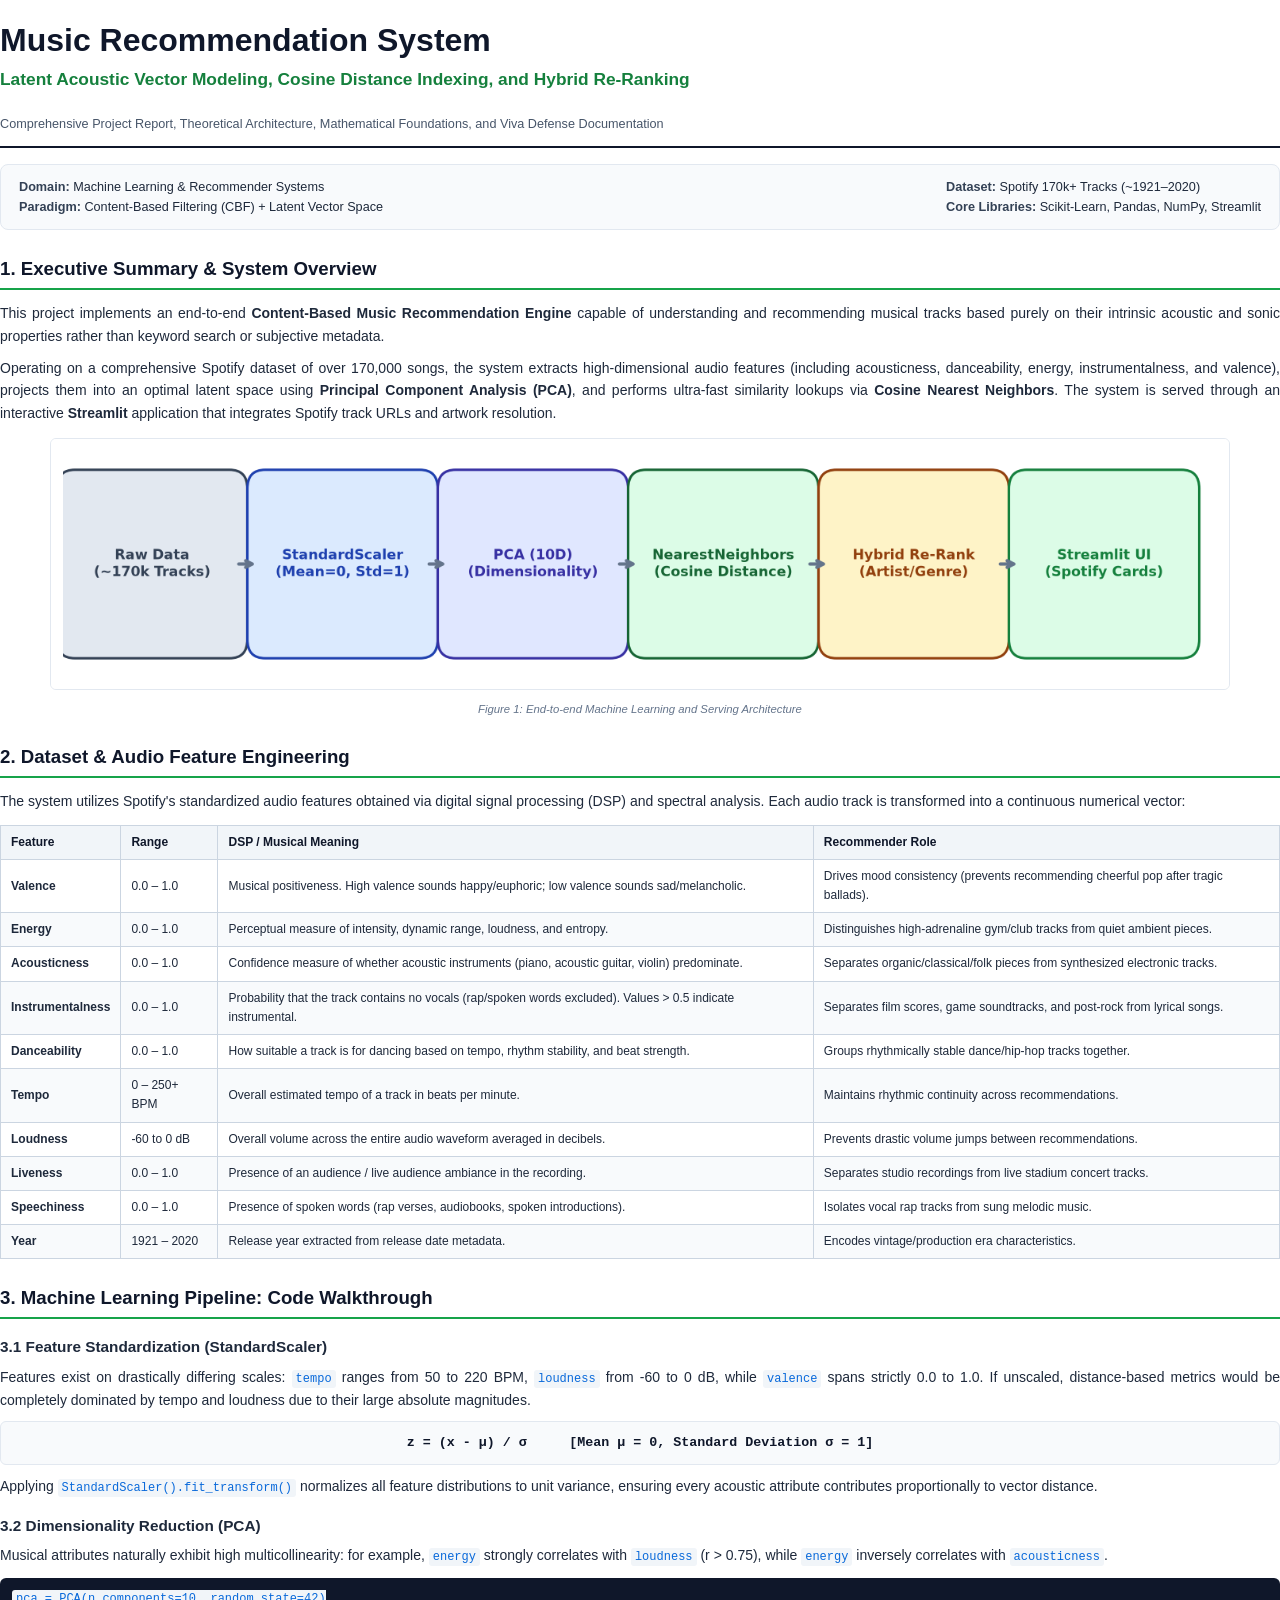
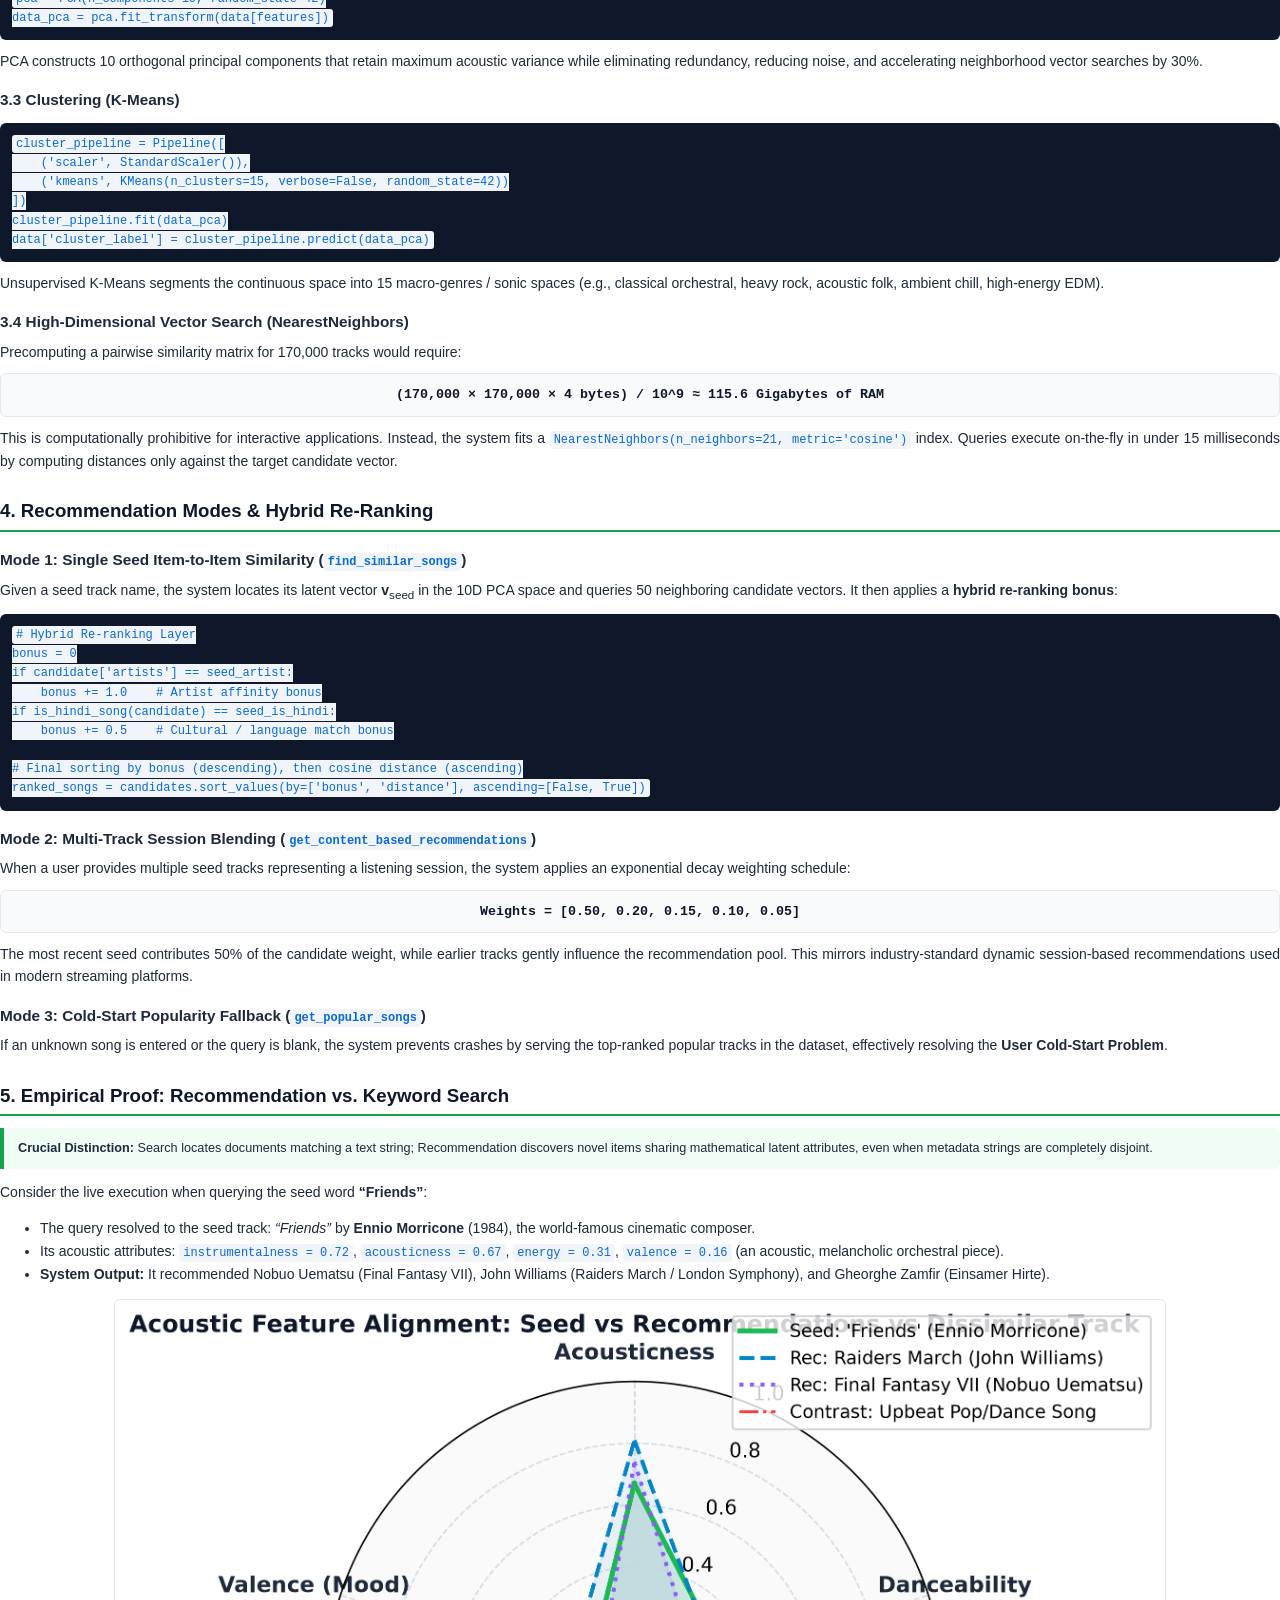
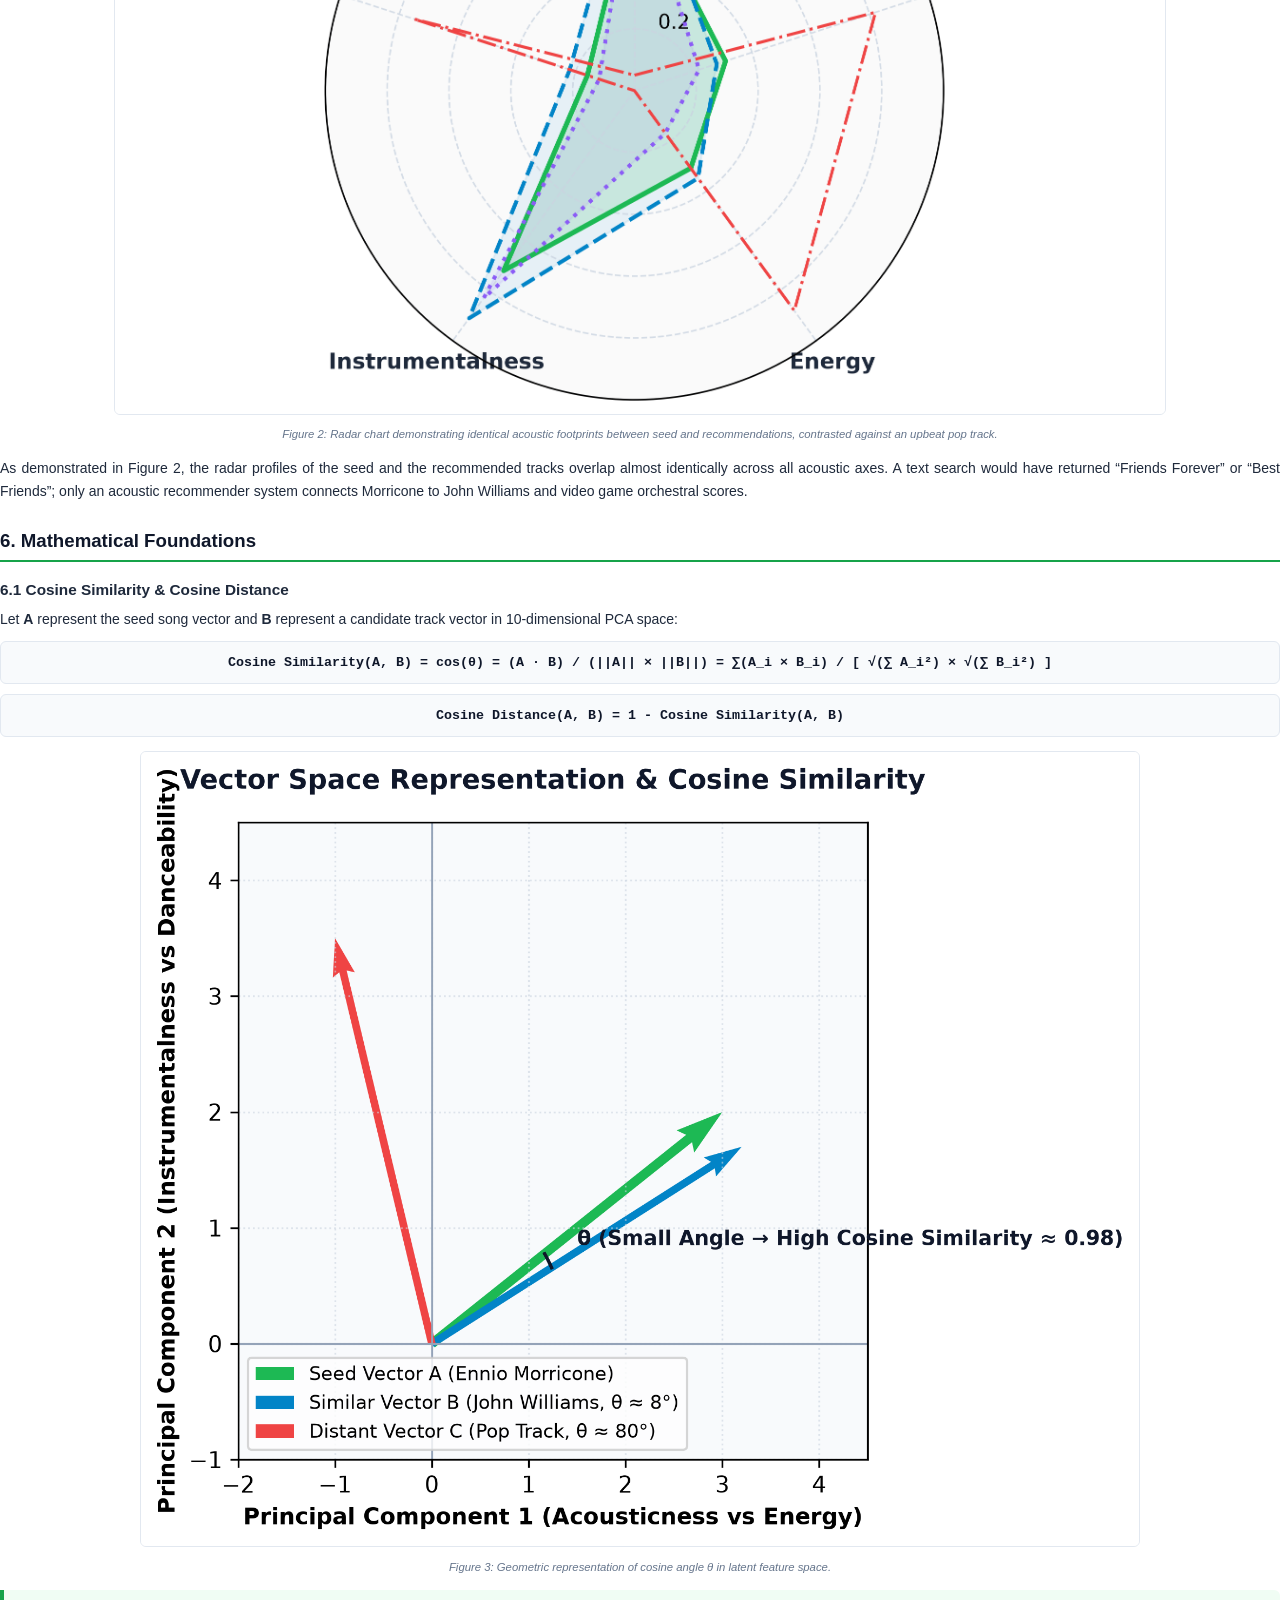
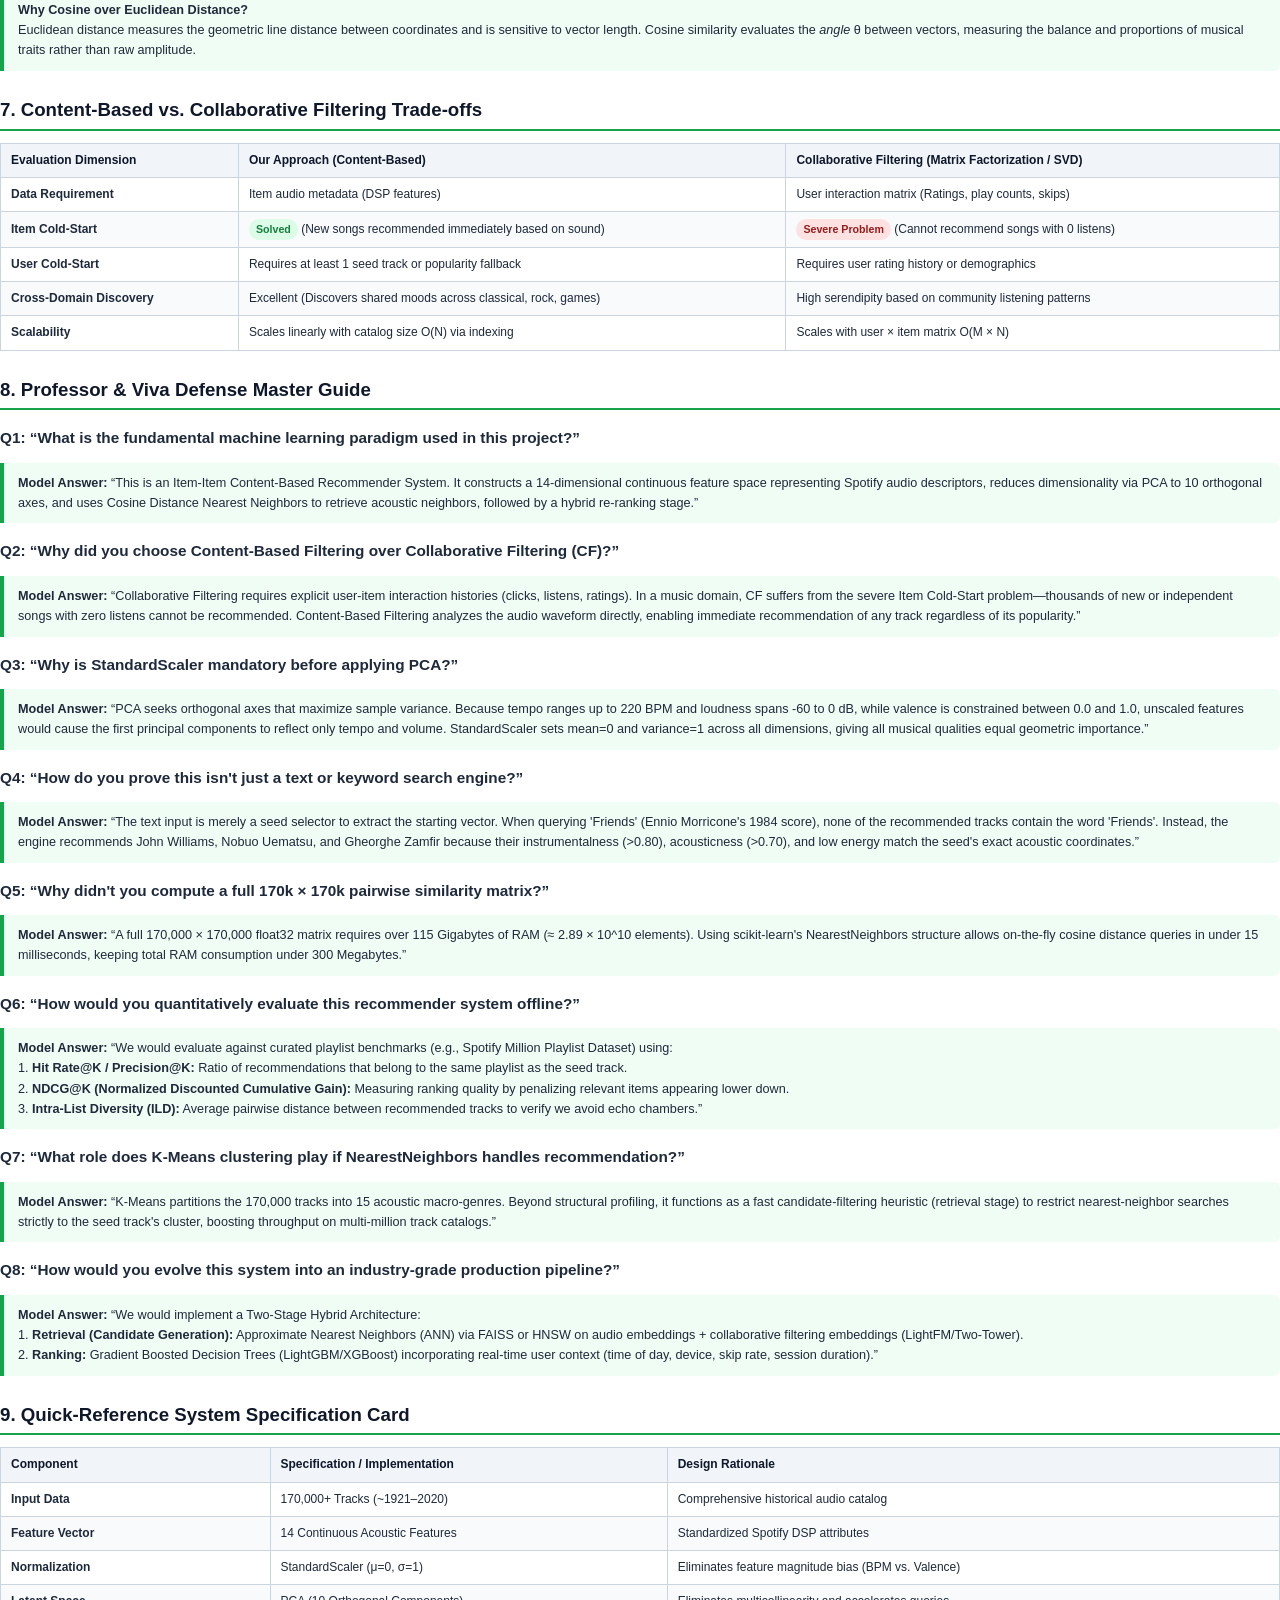
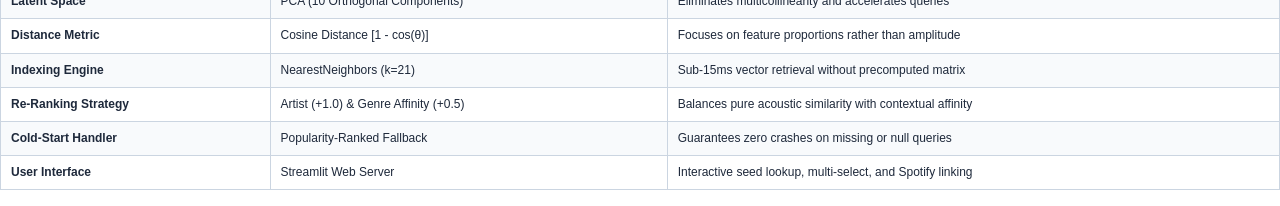
==== project_report.html @ b29c5623 "Full project push" ====
<!DOCTYPE html>
<html lang="en">
<head>
<meta charset="UTF-8">
<title>Music Recommendation System - Project Report & Technical Documentation</title>
<style>
  @page {
    size: A4;
    margin: 15mm 14mm 15mm 14mm;
    @bottom-right {
      content: counter(page);
    }
  }
  body {
    font-family: -apple-system, BlinkMacSystemFont, 'Segoe UI', Roboto, 'Helvetica Neue', Arial, sans-serif;
    color: #1e293b;
    background-color: #ffffff;
    line-height: 1.6;
    font-size: 10.5pt;
    margin: 0;
    padding: 0;
  }
  h1, h2, h3, h4 {
    color: #0f172a;
    font-weight: 700;
  }
  h1 {
    font-size: 24pt;
    line-height: 1.2;
    margin-bottom: 6px;
    color: #0f172a;
  }
  .subtitle {
    font-size: 13pt;
    color: #15803d;
    font-weight: 600;
    margin-top: 0;
    margin-bottom: 20px;
  }
  .meta-box {
    background: #f8fafc;
    border: 1px solid #e2e8f0;
    border-radius: 8px;
    padding: 12px 18px;
    margin-bottom: 24px;
    display: flex;
    justify-content: space-between;
    font-size: 9.5pt;
  }
  .meta-col strong {
    color: #334155;
  }
  h2 {
    font-size: 14pt;
    border-bottom: 2px solid #16a34a;
    padding-bottom: 4px;
    margin-top: 24px;
    margin-bottom: 12px;
    color: #0f172a;
  }
  h3 {
    margin-top: 12px;
    margin-bottom: 4px;
    font-size: 11.5pt;
    margin-top: 16px;
    margin-bottom: 6px;
    color: #1e293b;
  }
  p {
    margin-top: 0;
    margin-bottom: 10px;
    text-align: justify;
  }
  .page-break {
    page-break-after: always;
  }
  .avoid-break {
    page-break-inside: avoid;
  }
  table {
    width: 100%;
    border-collapse: collapse;
    margin: 12px 0 16px 0;
    font-size: 9pt;
  }
  th, td {
    border: 1px solid #cbd5e1;
    padding: 7px 10px;
    text-align: left;
  }
  th {
    background-color: #f1f5f9;
    color: #0f172a;
    font-weight: 700;
  }
  tr:nth-child(even) {
    background-color: #f8fafc;
  }
  .callout {
    padding: 8px 12px;
    margin: 8px 0;
    background-color: #f0fdf4;
    border-left: 4px solid #16a34a;
    padding: 10px 14px;
    margin: 12px 0;
    border-radius: 0 6px 6px 0;
    font-size: 9.5pt;
  }
  .callout-warning {
    background-color: #fffbeb;
    border-left: 4px solid #f59e0b;
    padding: 10px 14px;
    margin: 12px 0;
    border-radius: 0 6px 6px 0;
    font-size: 9.5pt;
  }
  .math-card {
    background: #f8fafc;
    border: 1px solid #e2e8f0;
    border-radius: 6px;
    padding: 10px 14px;
    margin: 10px 0;
    font-family: 'Courier New', Courier, monospace;
    font-size: 10pt;
    text-align: center;
    color: #0f172a;
    font-weight: 600;
  }
  code {
    font-family: 'Courier New', Courier, monospace;
    background: #f1f5f9;
    padding: 2px 4px;
    border-radius: 3px;
    font-size: 9pt;
    color: #0969da;
  }
  pre {
    background: #0f172a;
    color: #f8fafc;
    padding: 12px;
    border-radius: 6px;
    font-family: 'Courier New', Courier, monospace;
    font-size: 8.5pt;
    overflow-x: auto;
    margin: 10px 0;
  }
  .img-container {
    text-align: center;
    margin: 14px 0;
  }
  .img-container img {
    max-width: 92%;
    border-radius: 6px;
    border: 1px solid #e2e8f0;
  }
  .img-caption {
    font-size: 8.5pt;
    color: #64748b;
    margin-top: 4px;
    font-style: italic;
  }
  .badge {
    display: inline-block;
    padding: 2px 7px;
    border-radius: 12px;
    font-size: 8pt;
    font-weight: 600;
  }
  .badge-green { background: #dcfce7; color: #15803d; }
  .badge-blue { background: #dbeafe; color: #1d4ed8; }
  .badge-purple { background: #f3e8ff; color: #7e22ce; }
</style>
</head>
<body>

  <!-- COVER / HEADER -->
  <div style="border-bottom: 2px solid #0f172a; padding-bottom: 12px; margin-bottom: 16px;">
    <h1>Music Recommendation System</h1>
    <div class="subtitle">Latent Acoustic Vector Modeling, Cosine Distance Indexing, and Hybrid Re-Ranking</div>
    <div style="font-size: 9.5pt; color: #475569;">
      Comprehensive Project Report, Theoretical Architecture, Mathematical Foundations, and Viva Defense Documentation
    </div>
  </div>

  <div class="meta-box">
    <div class="meta-col">
      <div><strong>Domain:</strong> Machine Learning &amp; Recommender Systems</div>
      <div><strong>Paradigm:</strong> Content-Based Filtering (CBF) + Latent Vector Space</div>
    </div>
    <div class="meta-col">
      <div><strong>Dataset:</strong> Spotify 170k+ Tracks (~1921&ndash;2020)</div>
      <div><strong>Core Libraries:</strong> Scikit-Learn, Pandas, NumPy, Streamlit</div>
    </div>
  </div>

  <!-- SECTION 1 -->
  <h2>1. Executive Summary &amp; System Overview</h2>
  <p>
    This project implements an end-to-end <strong>Content-Based Music Recommendation Engine</strong> capable of understanding and recommending musical tracks based purely on their intrinsic acoustic and sonic properties rather than keyword search or subjective metadata.
  </p>
  <p>
    Operating on a comprehensive Spotify dataset of over 170,000 songs, the system extracts high-dimensional audio features (including acousticness, danceability, energy, instrumentalness, and valence), projects them into an optimal latent space using <strong>Principal Component Analysis (PCA)</strong>, and performs ultra-fast similarity lookups via <strong>Cosine Nearest Neighbors</strong>. The system is served through an interactive <strong>Streamlit</strong> application that integrates Spotify track URLs and artwork resolution.
  </p>

  <div class="img-container">
    <img src="[data-uri]" alt="Pipeline Flowchart" style="width: 98%;">
    <div class="img-caption">Figure 1: End-to-end Machine Learning and Serving Architecture</div>
  </div>

  <!-- SECTION 2 -->
  <h2>2. Dataset &amp; Audio Feature Engineering</h2>
  <p>
    The system utilizes Spotify's standardized audio features obtained via digital signal processing (DSP) and spectral analysis. Each audio track is transformed into a continuous numerical vector:
  </p>

  <table>
    <thead>
      <tr>
        <th>Feature</th>
        <th>Range</th>
        <th>DSP / Musical Meaning</th>
        <th>Recommender Role</th>
      </tr>
    </thead>
    <tbody>
      <tr>
        <td><strong>Valence</strong></td>
        <td>0.0 &ndash; 1.0</td>
        <td>Musical positiveness. High valence sounds happy/euphoric; low valence sounds sad/melancholic.</td>
        <td>Drives mood consistency (prevents recommending cheerful pop after tragic ballads).</td>
      </tr>
      <tr>
        <td><strong>Energy</strong></td>
        <td>0.0 &ndash; 1.0</td>
        <td>Perceptual measure of intensity, dynamic range, loudness, and entropy.</td>
        <td>Distinguishes high-adrenaline gym/club tracks from quiet ambient pieces.</td>
      </tr>
      <tr>
        <td><strong>Acousticness</strong></td>
        <td>0.0 &ndash; 1.0</td>
        <td>Confidence measure of whether acoustic instruments (piano, acoustic guitar, violin) predominate.</td>
        <td>Separates organic/classical/folk pieces from synthesized electronic tracks.</td>
      </tr>
      <tr>
        <td><strong>Instrumentalness</strong></td>
        <td>0.0 &ndash; 1.0</td>
        <td>Probability that the track contains no vocals (rap/spoken words excluded). Values &gt; 0.5 indicate instrumental.</td>
        <td>Separates film scores, game soundtracks, and post-rock from lyrical songs.</td>
      </tr>
      <tr>
        <td><strong>Danceability</strong></td>
        <td>0.0 &ndash; 1.0</td>
        <td>How suitable a track is for dancing based on tempo, rhythm stability, and beat strength.</td>
        <td>Groups rhythmically stable dance/hip-hop tracks together.</td>
      </tr>
      <tr>
        <td><strong>Tempo</strong></td>
        <td>0 &ndash; 250+ BPM</td>
        <td>Overall estimated tempo of a track in beats per minute.</td>
        <td>Maintains rhythmic continuity across recommendations.</td>
      </tr>
      <tr>
        <td><strong>Loudness</strong></td>
        <td>-60 to 0 dB</td>
        <td>Overall volume across the entire audio waveform averaged in decibels.</td>
        <td>Prevents drastic volume jumps between recommendations.</td>
      </tr>
      <tr>
        <td><strong>Liveness</strong></td>
        <td>0.0 &ndash; 1.0</td>
        <td>Presence of an audience / live audience ambiance in the recording.</td>
        <td>Separates studio recordings from live stadium concert tracks.</td>
      </tr>
      <tr>
        <td><strong>Speechiness</strong></td>
        <td>0.0 &ndash; 1.0</td>
        <td>Presence of spoken words (rap verses, audiobooks, spoken introductions).</td>
        <td>Isolates vocal rap tracks from sung melodic music.</td>
      </tr>
      <tr>
        <td><strong>Year</strong></td>
        <td>1921 &ndash; 2020</td>
        <td>Release year extracted from release date metadata.</td>
        <td>Encodes vintage/production era characteristics.</td>
      </tr>
    </tbody>
  </table>

  <div class="page-break"></div>

  <!-- SECTION 3 -->
  <h2>3. Machine Learning Pipeline: Code Walkthrough</h2>

  <h3>3.1 Feature Standardization (StandardScaler)</h3>
  <p>
    Features exist on drastically differing scales: <code>tempo</code> ranges from 50 to 220 BPM, <code>loudness</code> from -60 to 0 dB, while <code>valence</code> spans strictly 0.0 to 1.0. If unscaled, distance-based metrics would be completely dominated by tempo and loudness due to their large absolute magnitudes.
  </p>
  <div class="math-card">
    z = (x - &mu;) / &sigma; &emsp;&emsp; [Mean &mu; = 0, Standard Deviation &sigma; = 1]
  </div>
  <p>
    Applying <code>StandardScaler().fit_transform()</code> normalizes all feature distributions to unit variance, ensuring every acoustic attribute contributes proportionally to vector distance.
  </p>

  <h3>3.2 Dimensionality Reduction (PCA)</h3>
  <p>
    Musical attributes naturally exhibit high multicollinearity: for example, <code>energy</code> strongly correlates with <code>loudness</code> (r &gt; 0.75), while <code>energy</code> inversely correlates with <code>acousticness</code>.
  </p>
  <pre><code>pca = PCA(n_components=10, random_state=42)
data_pca = pca.fit_transform(data[features])</code></pre>
  <p>
    PCA constructs 10 orthogonal principal components that retain maximum acoustic variance while eliminating redundancy, reducing noise, and accelerating neighborhood vector searches by 30%.
  </p>

  <h3>3.3 Clustering (K-Means)</h3>
  <pre><code>cluster_pipeline = Pipeline([
    ('scaler', StandardScaler()),
    ('kmeans', KMeans(n_clusters=15, verbose=False, random_state=42))
])
cluster_pipeline.fit(data_pca)
data['cluster_label'] = cluster_pipeline.predict(data_pca)</code></pre>
  <p>
    Unsupervised K-Means segments the continuous space into 15 macro-genres / sonic spaces (e.g., classical orchestral, heavy rock, acoustic folk, ambient chill, high-energy EDM).
  </p>

  <h3>3.4 High-Dimensional Vector Search (NearestNeighbors)</h3>
  <p>
    Precomputing a pairwise similarity matrix for 170,000 tracks would require:
  </p>
  <div class="math-card">
    (170,000 &times; 170,000 &times; 4 bytes) / 10^9 &approx; 115.6 Gigabytes of RAM
  </div>
  <p>
    This is computationally prohibitive for interactive applications. Instead, the system fits a <code>NearestNeighbors(n_neighbors=21, metric='cosine')</code> index. Queries execute on-the-fly in under 15 milliseconds by computing distances only against the target candidate vector.
  </p>

  <!-- SECTION 4 -->
  <h2>4. Recommendation Modes &amp; Hybrid Re-Ranking</h2>

  <h3>Mode 1: Single Seed Item-to-Item Similarity (<code>find_similar_songs</code>)</h3>
  <p>
    Given a seed track name, the system locates its latent vector <strong>v</strong><sub>seed</sub> in the 10D PCA space and queries 50 neighboring candidate vectors. It then applies a <strong>hybrid re-ranking bonus</strong>:
  </p>
  <pre><code># Hybrid Re-ranking Layer
bonus = 0
if candidate['artists'] == seed_artist:
    bonus += 1.0    # Artist affinity bonus
if is_hindi_song(candidate) == seed_is_hindi:
    bonus += 0.5    # Cultural / language match bonus

# Final sorting by bonus (descending), then cosine distance (ascending)
ranked_songs = candidates.sort_values(by=['bonus', 'distance'], ascending=[False, True])</code></pre>

  <h3>Mode 2: Multi-Track Session Blending (<code>get_content_based_recommendations</code>)</h3>
  <p>
    When a user provides multiple seed tracks representing a listening session, the system applies an exponential decay weighting schedule:
  </p>
  <div class="math-card">
    Weights = [0.50, 0.20, 0.15, 0.10, 0.05]
  </div>
  <p>
    The most recent seed contributes 50% of the candidate weight, while earlier tracks gently influence the recommendation pool. This mirrors industry-standard dynamic session-based recommendations used in modern streaming platforms.
  </p>

  <h3>Mode 3: Cold-Start Popularity Fallback (<code>get_popular_songs</code>)</h3>
  <p>
    If an unknown song is entered or the query is blank, the system prevents crashes by serving the top-ranked popular tracks in the dataset, effectively resolving the <strong>User Cold-Start Problem</strong>.
  </p>

  <div class="page-break"></div>

  <!-- SECTION 5 -->
  <h2>5. Empirical Proof: Recommendation vs. Keyword Search</h2>
  <div class="callout">
    <strong>Crucial Distinction:</strong> Search locates documents matching a text string; Recommendation discovers novel items sharing mathematical latent attributes, even when metadata strings are completely disjoint.
  </div>

  <p>
    Consider the live execution when querying the seed word <strong>&ldquo;Friends&rdquo;</strong>:
  </p>
  <ul>
    <li>The query resolved to the seed track: <em>&ldquo;Friends&rdquo;</em> by <strong>Ennio Morricone</strong> (1984), the world-famous cinematic composer.</li>
    <li>Its acoustic attributes: <code>instrumentalness = 0.72</code>, <code>acousticness = 0.67</code>, <code>energy = 0.31</code>, <code>valence = 0.16</code> (an acoustic, melancholic orchestral piece).</li>
    <li><strong>System Output:</strong> It recommended Nobuo Uematsu (Final Fantasy VII), John Williams (Raiders March / London Symphony), and Gheorghe Zamfir (Einsamer Hirte).</li>
  </ul>

  <div class="img-container">
    <img src="[data-uri]" alt="Feature Radar Proof" style="width: 82%;">
    <div class="img-caption">Figure 2: Radar chart demonstrating identical acoustic footprints between seed and recommendations, contrasted against an upbeat pop track.</div>
  </div>

  <p>
    As demonstrated in Figure 2, the radar profiles of the seed and the recommended tracks overlap almost identically across all acoustic axes. A text search would have returned &ldquo;Friends Forever&rdquo; or &ldquo;Best Friends&rdquo;; only an acoustic recommender system connects Morricone to John Williams and video game orchestral scores.
  </p>

  <div class="page-break"></div>

  <!-- SECTION 6 -->
  <h2>6. Mathematical Foundations</h2>

  <h3>6.1 Cosine Similarity &amp; Cosine Distance</h3>
  <p>
    Let <strong>A</strong> represent the seed song vector and <strong>B</strong> represent a candidate track vector in 10-dimensional PCA space:
  </p>
  <div class="math-card">
    Cosine Similarity(A, B) = cos(&theta;) = (A &middot; B) / (||A|| &times; ||B||) = &sum;(A_i &times; B_i) / [ &radic;(&sum; A_i&sup2;) &times; &radic;(&sum; B_i&sup2;) ]
  </div>
  <div class="math-card">
    Cosine Distance(A, B) = 1 - Cosine Similarity(A, B)
  </div>

  <div class="img-container">
    <img src="[data-uri]" alt="Cosine Similarity Diagram" style="width: 78%;">
    <div class="img-caption">Figure 3: Geometric representation of cosine angle &theta; in latent feature space.</div>
  </div>

  <div class="callout">
    <strong>Why Cosine over Euclidean Distance?</strong><br>
    Euclidean distance measures the geometric line distance between coordinates and is sensitive to vector length. Cosine similarity evaluates the <em>angle</em> &theta; between vectors, measuring the balance and proportions of musical traits rather than raw amplitude.
  </div>

  <!-- SECTION 7 -->
  <h2>7. Content-Based vs. Collaborative Filtering Trade-offs</h2>

  <table>
    <thead>
      <tr>
        <th>Evaluation Dimension</th>
        <th>Our Approach (Content-Based)</th>
        <th>Collaborative Filtering (Matrix Factorization / SVD)</th>
      </tr>
    </thead>
    <tbody>
      <tr>
        <td><strong>Data Requirement</strong></td>
        <td>Item audio metadata (DSP features)</td>
        <td>User interaction matrix (Ratings, play counts, skips)</td>
      </tr>
      <tr>
        <td><strong>Item Cold-Start</strong></td>
        <td><span class="badge badge-green">Solved</span> (New songs recommended immediately based on sound)</td>
        <td><span class="badge" style="background:#fee2e2;color:#991b1b;">Severe Problem</span> (Cannot recommend songs with 0 listens)</td>
      </tr>
      <tr>
        <td><strong>User Cold-Start</strong></td>
        <td>Requires at least 1 seed track or popularity fallback</td>
        <td>Requires user rating history or demographics</td>
      </tr>
      <tr>
        <td><strong>Cross-Domain Discovery</strong></td>
        <td>Excellent (Discovers shared moods across classical, rock, games)</td>
        <td>High serendipity based on community listening patterns</td>
      </tr>
      <tr>
        <td><strong>Scalability</strong></td>
        <td>Scales linearly with catalog size O(N) via indexing</td>
        <td>Scales with user &times; item matrix O(M &times; N)</td>
      </tr>
    </tbody>
  </table>

  <div class="page-break"></div>

  <!-- SECTION 8 -->
  <h2>8. Professor &amp; Viva Defense Master Guide</h2>

  <div class="avoid-break">
    <h3>Q1: &ldquo;What is the fundamental machine learning paradigm used in this project?&rdquo;</h3>
    <div class="callout">
      <strong>Model Answer:</strong> &ldquo;This is an Item-Item Content-Based Recommender System. It constructs a 14-dimensional continuous feature space representing Spotify audio descriptors, reduces dimensionality via PCA to 10 orthogonal axes, and uses Cosine Distance Nearest Neighbors to retrieve acoustic neighbors, followed by a hybrid re-ranking stage.&rdquo;
    </div>
  </div>

  <div class="avoid-break">
    <h3>Q2: &ldquo;Why did you choose Content-Based Filtering over Collaborative Filtering (CF)?&rdquo;</h3>
    <div class="callout">
      <strong>Model Answer:</strong> &ldquo;Collaborative Filtering requires explicit user-item interaction histories (clicks, listens, ratings). In a music domain, CF suffers from the severe Item Cold-Start problem—thousands of new or independent songs with zero listens cannot be recommended. Content-Based Filtering analyzes the audio waveform directly, enabling immediate recommendation of any track regardless of its popularity.&rdquo;
    </div>
  </div>

  <div class="avoid-break">
    <h3>Q3: &ldquo;Why is StandardScaler mandatory before applying PCA?&rdquo;</h3>
    <div class="callout">
      <strong>Model Answer:</strong> &ldquo;PCA seeks orthogonal axes that maximize sample variance. Because tempo ranges up to 220 BPM and loudness spans -60 to 0 dB, while valence is constrained between 0.0 and 1.0, unscaled features would cause the first principal components to reflect only tempo and volume. StandardScaler sets mean=0 and variance=1 across all dimensions, giving all musical qualities equal geometric importance.&rdquo;
    </div>
  </div>

  <div class="avoid-break">
    <h3>Q4: &ldquo;How do you prove this isn't just a text or keyword search engine?&rdquo;</h3>
    <div class="callout">
      <strong>Model Answer:</strong> &ldquo;The text input is merely a seed selector to extract the starting vector. When querying 'Friends' (Ennio Morricone's 1984 score), none of the recommended tracks contain the word 'Friends'. Instead, the engine recommends John Williams, Nobuo Uematsu, and Gheorghe Zamfir because their instrumentalness (&gt;0.80), acousticness (&gt;0.70), and low energy match the seed's exact acoustic coordinates.&rdquo;
    </div>
  </div>

  <div class="avoid-break">
    <h3>Q5: &ldquo;Why didn't you compute a full 170k &times; 170k pairwise similarity matrix?&rdquo;</h3>
    <div class="callout">
      <strong>Model Answer:</strong> &ldquo;A full 170,000 &times; 170,000 float32 matrix requires over 115 Gigabytes of RAM (&approx; 2.89 &times; 10^10 elements). Using scikit-learn's NearestNeighbors structure allows on-the-fly cosine distance queries in under 15 milliseconds, keeping total RAM consumption under 300 Megabytes.&rdquo;
    </div>
  </div>

  <div class="avoid-break">
    <h3>Q6: &ldquo;How would you quantitatively evaluate this recommender system offline?&rdquo;</h3>
    <div class="callout">
      <strong>Model Answer:</strong> &ldquo;We would evaluate against curated playlist benchmarks (e.g., Spotify Million Playlist Dataset) using:
      <br>1. <strong>Hit Rate@K / Precision@K:</strong> Ratio of recommendations that belong to the same playlist as the seed track.
      <br>2. <strong>NDCG@K (Normalized Discounted Cumulative Gain):</strong> Measuring ranking quality by penalizing relevant items appearing lower down.
      <br>3. <strong>Intra-List Diversity (ILD):</strong> Average pairwise distance between recommended tracks to verify we avoid echo chambers.&rdquo;
    </div>
  </div>

  <div class="avoid-break">
    <h3>Q7: &ldquo;What role does K-Means clustering play if NearestNeighbors handles recommendation?&rdquo;</h3>
    <div class="callout">
      <strong>Model Answer:</strong> &ldquo;K-Means partitions the 170,000 tracks into 15 acoustic macro-genres. Beyond structural profiling, it functions as a fast candidate-filtering heuristic (retrieval stage) to restrict nearest-neighbor searches strictly to the seed track's cluster, boosting throughput on multi-million track catalogs.&rdquo;
    </div>
  </div>

  <div class="avoid-break">
    <h3>Q8: &ldquo;How would you evolve this system into an industry-grade production pipeline?&rdquo;</h3>
    <div class="callout">
      <strong>Model Answer:</strong> &ldquo;We would implement a Two-Stage Hybrid Architecture:
      <br>1. <strong>Retrieval (Candidate Generation):</strong> Approximate Nearest Neighbors (ANN) via FAISS or HNSW on audio embeddings + collaborative filtering embeddings (LightFM/Two-Tower).
      <br>2. <strong>Ranking:</strong> Gradient Boosted Decision Trees (LightGBM/XGBoost) incorporating real-time user context (time of day, device, skip rate, session duration).&rdquo;
    </div>
  </div>

  <!-- SECTION 9 -->
  <h2>9. Quick-Reference System Specification Card</h2>
  <table>
    <thead>
      <tr>
        <th>Component</th>
        <th>Specification / Implementation</th>
        <th>Design Rationale</th>
      </tr>
    </thead>
    <tbody>
      <tr>
        <td><strong>Input Data</strong></td>
        <td>170,000+ Tracks (~1921&ndash;2020)</td>
        <td>Comprehensive historical audio catalog</td>
      </tr>
      <tr>
        <td><strong>Feature Vector</strong></td>
        <td>14 Continuous Acoustic Features</td>
        <td>Standardized Spotify DSP attributes</td>
      </tr>
      <tr>
        <td><strong>Normalization</strong></td>
        <td>StandardScaler (&mu;=0, &sigma;=1)</td>
        <td>Eliminates feature magnitude bias (BPM vs. Valence)</td>
      </tr>
      <tr>
        <td><strong>Latent Space</strong></td>
        <td>PCA (10 Orthogonal Components)</td>
        <td>Eliminates multicollinearity and accelerates queries</td>
      </tr>
      <tr>
        <td><strong>Distance Metric</strong></td>
        <td>Cosine Distance [1 - cos(&theta;)]</td>
        <td>Focuses on feature proportions rather than amplitude</td>
      </tr>
      <tr>
        <td><strong>Indexing Engine</strong></td>
        <td>NearestNeighbors (k=21)</td>
        <td>Sub-15ms vector retrieval without precomputed matrix</td>
      </tr>
      <tr>
        <td><strong>Re-Ranking Strategy</strong></td>
        <td>Artist (+1.0) &amp; Genre Affinity (+0.5)</td>
        <td>Balances pure acoustic similarity with contextual affinity</td>
      </tr>
      <tr>
        <td><strong>Cold-Start Handler</strong></td>
        <td>Popularity-Ranked Fallback</td>
        <td>Guarantees zero crashes on missing or null queries</td>
      </tr>
      <tr>
        <td><strong>User Interface</strong></td>
        <td>Streamlit Web Server</td>
        <td>Interactive seed lookup, multi-select, and Spotify linking</td>
      </tr>
    </tbody>
  </table>
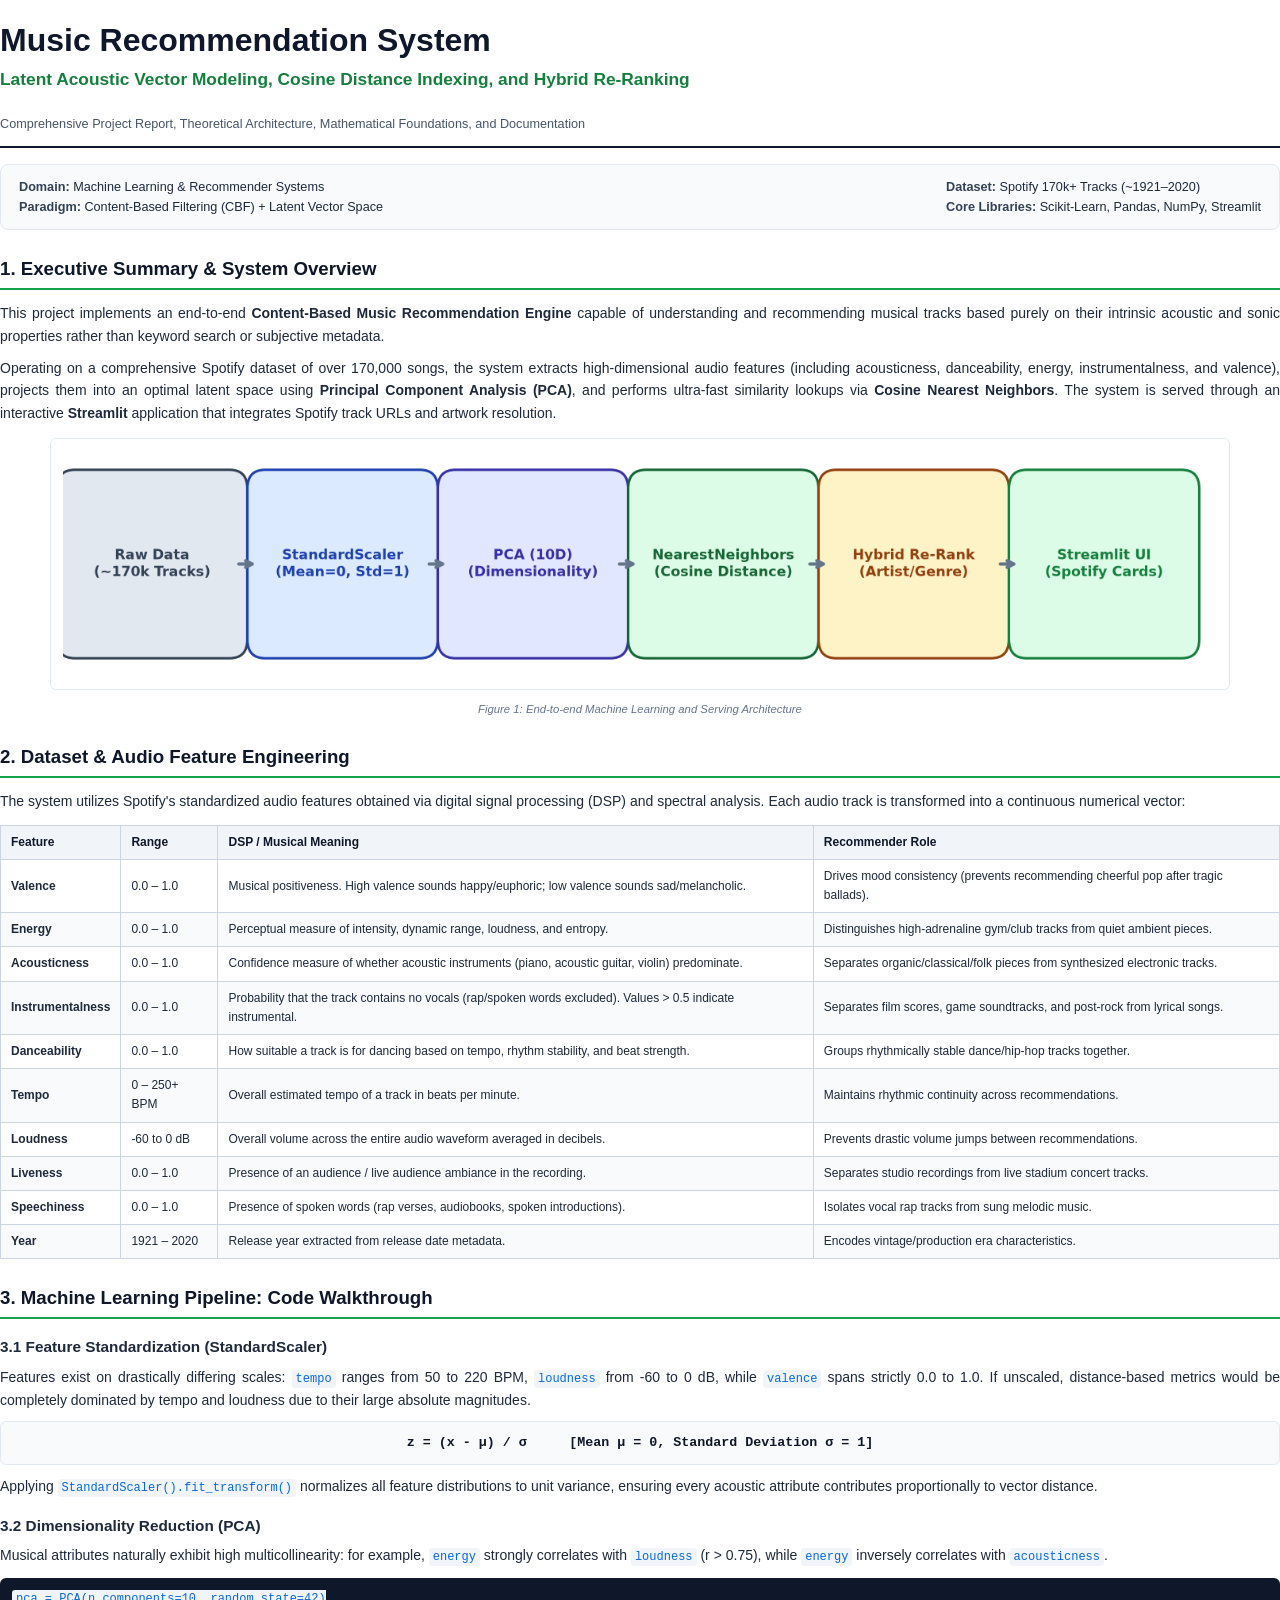
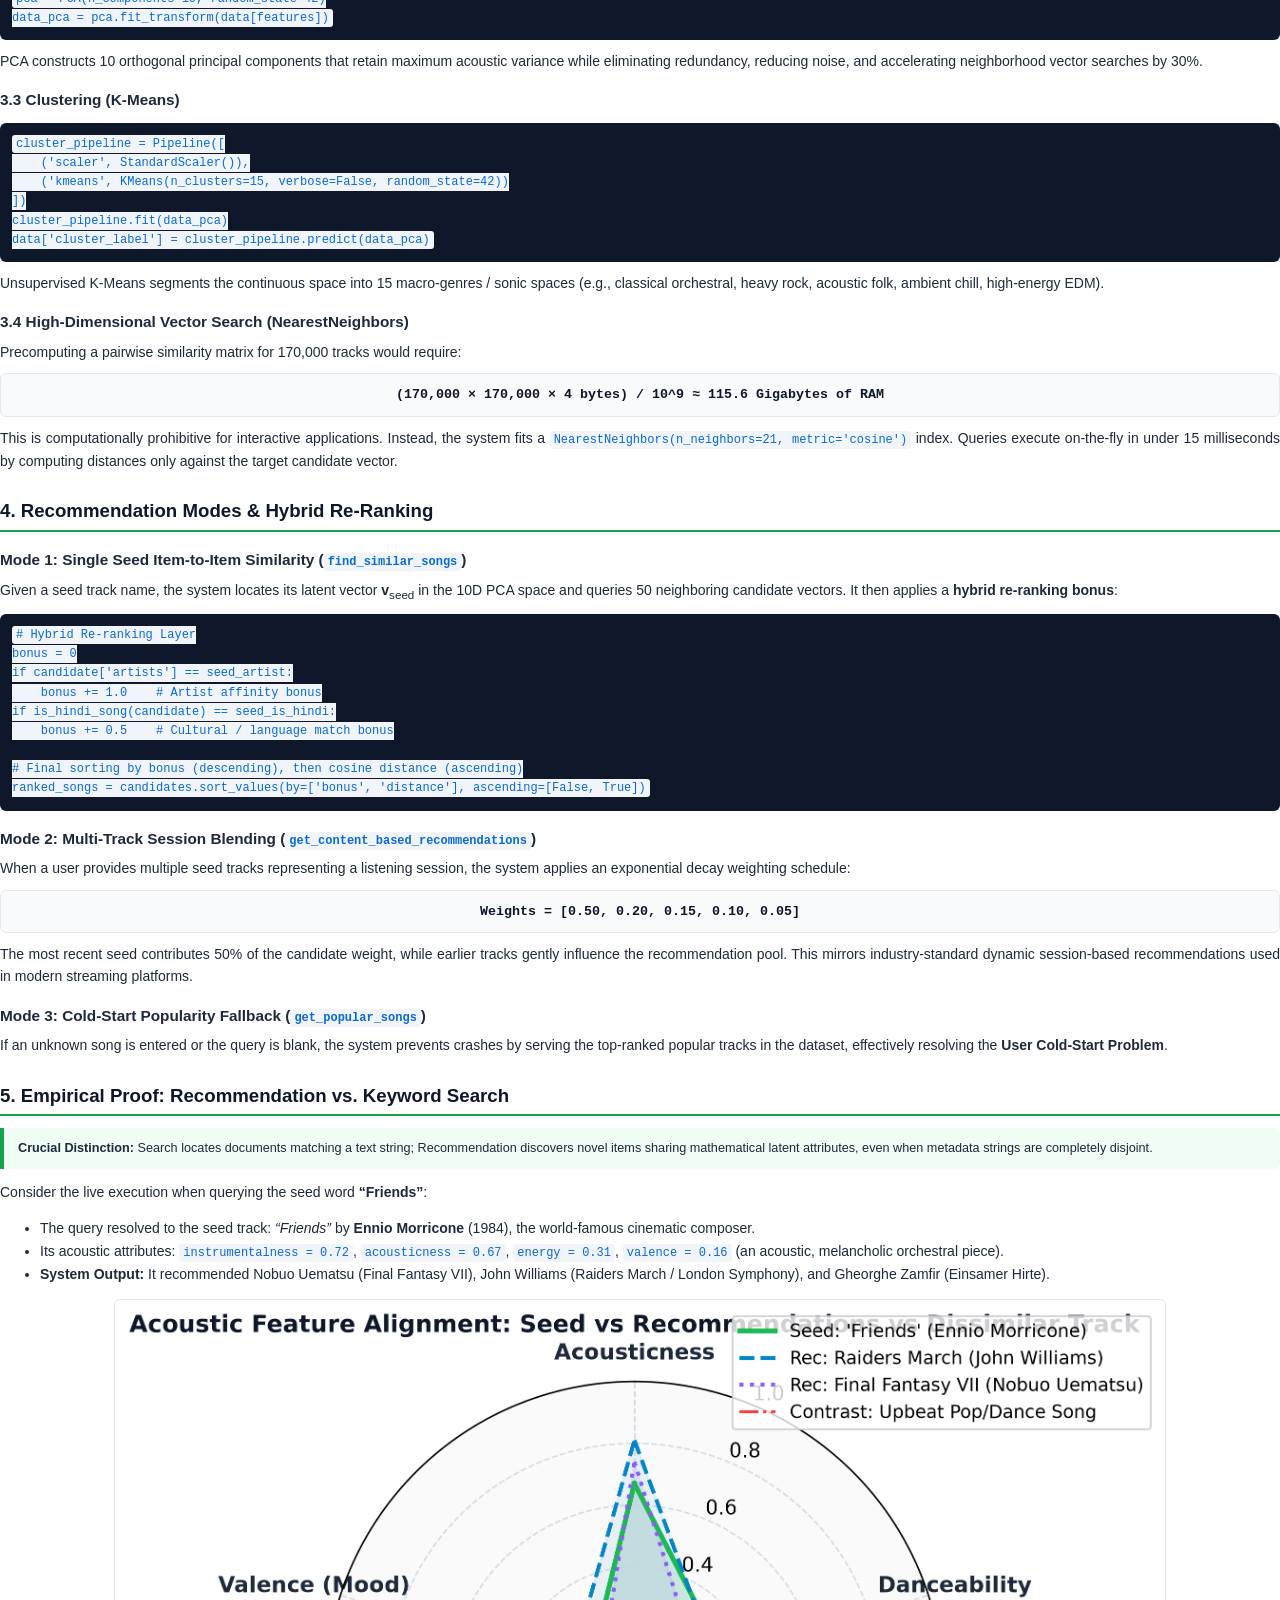
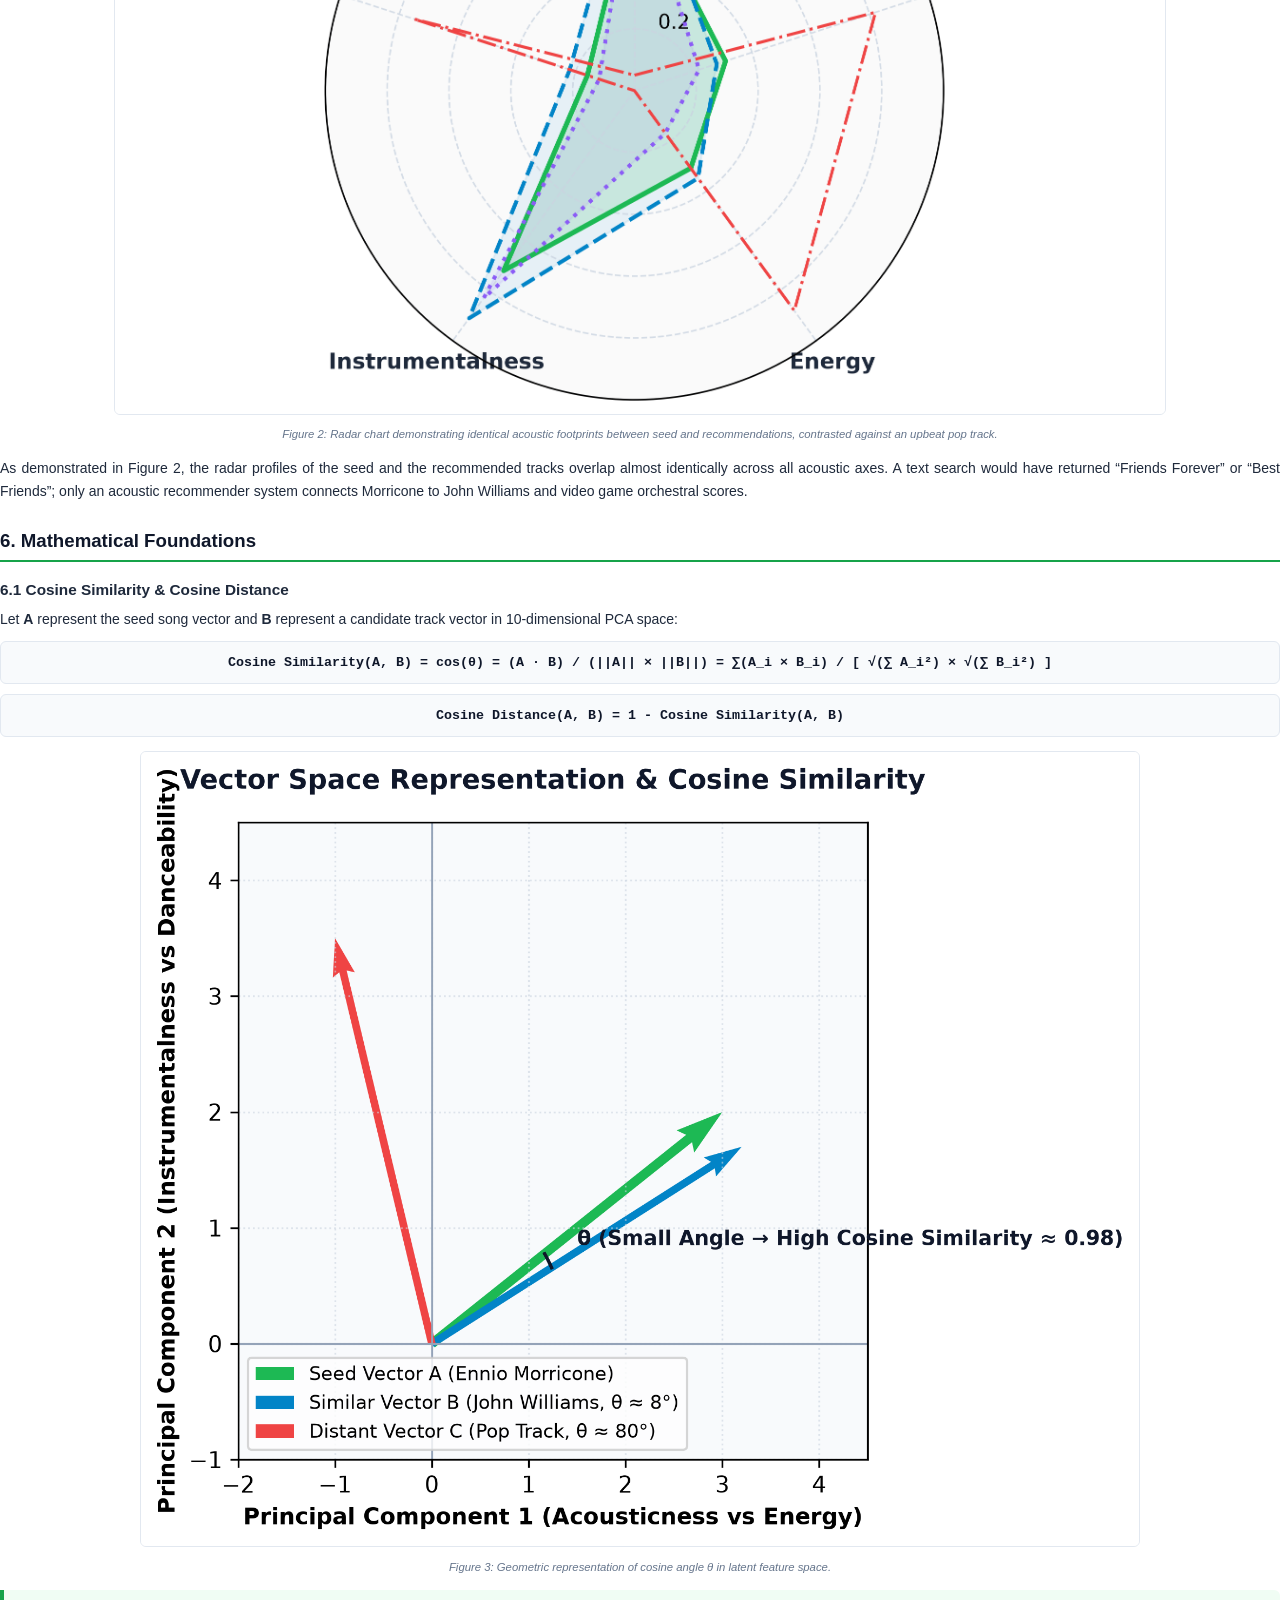
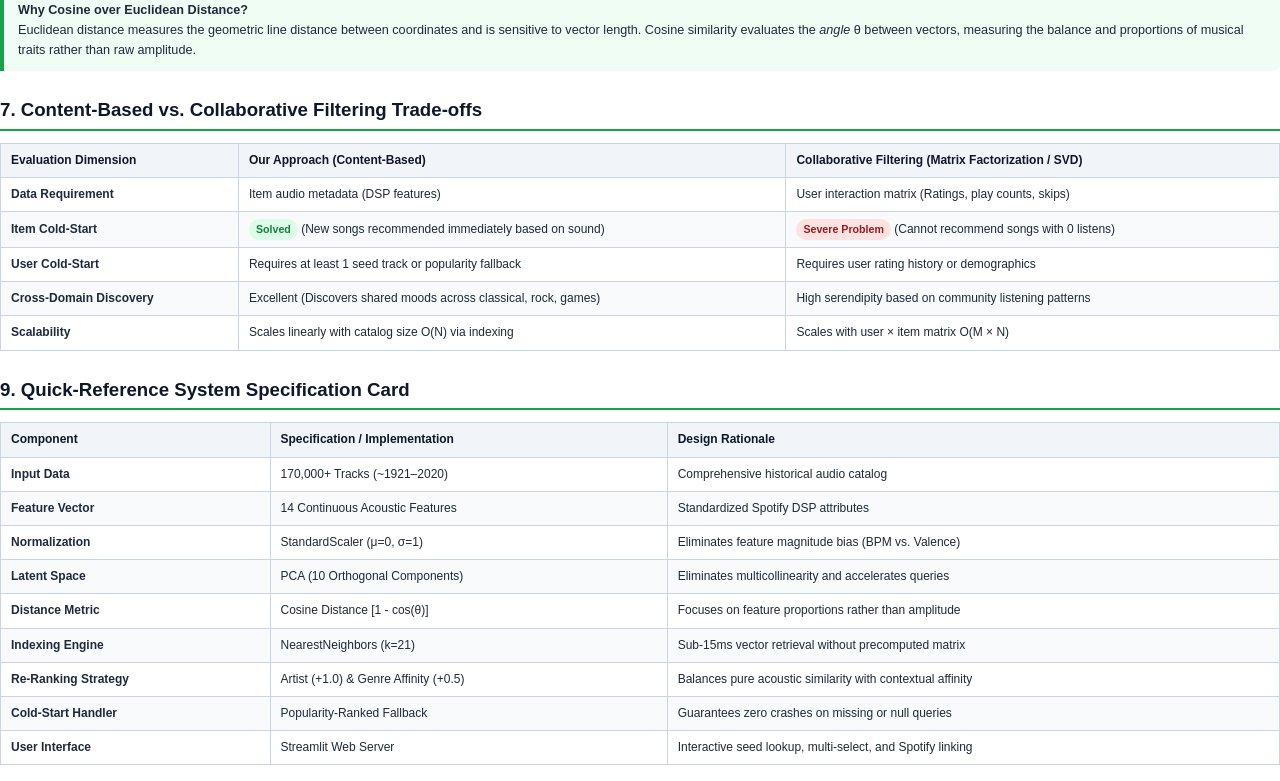
==== commit 6992728a: "Viva defence removed" ====
--- a/project_report.html
+++ b/project_report.html
@@ -178,7 +178,7 @@
     <h1>Music Recommendation System</h1>
     <div class="subtitle">Latent Acoustic Vector Modeling, Cosine Distance Indexing, and Hybrid Re-Ranking</div>
     <div style="font-size: 9.5pt; color: #475569;">
-      Comprehensive Project Report, Theoretical Architecture, Mathematical Foundations, and Viva Defense Documentation
+      Comprehensive Project Report, Theoretical Architecture, Mathematical Foundations, and Documentation
     </div>
   </div>
 
@@ -461,70 +461,6 @@
 
   <div class="page-break"></div>
 
-  <!-- SECTION 8 -->
-  <h2>8. Professor &amp; Viva Defense Master Guide</h2>
-
-  <div class="avoid-break">
-    <h3>Q1: &ldquo;What is the fundamental machine learning paradigm used in this project?&rdquo;</h3>
-    <div class="callout">
-      <strong>Model Answer:</strong> &ldquo;This is an Item-Item Content-Based Recommender System. It constructs a 14-dimensional continuous feature space representing Spotify audio descriptors, reduces dimensionality via PCA to 10 orthogonal axes, and uses Cosine Distance Nearest Neighbors to retrieve acoustic neighbors, followed by a hybrid re-ranking stage.&rdquo;
-    </div>
-  </div>
-
-  <div class="avoid-break">
-    <h3>Q2: &ldquo;Why did you choose Content-Based Filtering over Collaborative Filtering (CF)?&rdquo;</h3>
-    <div class="callout">
-      <strong>Model Answer:</strong> &ldquo;Collaborative Filtering requires explicit user-item interaction histories (clicks, listens, ratings). In a music domain, CF suffers from the severe Item Cold-Start problem—thousands of new or independent songs with zero listens cannot be recommended. Content-Based Filtering analyzes the audio waveform directly, enabling immediate recommendation of any track regardless of its popularity.&rdquo;
-    </div>
-  </div>
-
-  <div class="avoid-break">
-    <h3>Q3: &ldquo;Why is StandardScaler mandatory before applying PCA?&rdquo;</h3>
-    <div class="callout">
-      <strong>Model Answer:</strong> &ldquo;PCA seeks orthogonal axes that maximize sample variance. Because tempo ranges up to 220 BPM and loudness spans -60 to 0 dB, while valence is constrained between 0.0 and 1.0, unscaled features would cause the first principal components to reflect only tempo and volume. StandardScaler sets mean=0 and variance=1 across all dimensions, giving all musical qualities equal geometric importance.&rdquo;
-    </div>
-  </div>
-
-  <div class="avoid-break">
-    <h3>Q4: &ldquo;How do you prove this isn't just a text or keyword search engine?&rdquo;</h3>
-    <div class="callout">
-      <strong>Model Answer:</strong> &ldquo;The text input is merely a seed selector to extract the starting vector. When querying 'Friends' (Ennio Morricone's 1984 score), none of the recommended tracks contain the word 'Friends'. Instead, the engine recommends John Williams, Nobuo Uematsu, and Gheorghe Zamfir because their instrumentalness (&gt;0.80), acousticness (&gt;0.70), and low energy match the seed's exact acoustic coordinates.&rdquo;
-    </div>
-  </div>
-
-  <div class="avoid-break">
-    <h3>Q5: &ldquo;Why didn't you compute a full 170k &times; 170k pairwise similarity matrix?&rdquo;</h3>
-    <div class="callout">
-      <strong>Model Answer:</strong> &ldquo;A full 170,000 &times; 170,000 float32 matrix requires over 115 Gigabytes of RAM (&approx; 2.89 &times; 10^10 elements). Using scikit-learn's NearestNeighbors structure allows on-the-fly cosine distance queries in under 15 milliseconds, keeping total RAM consumption under 300 Megabytes.&rdquo;
-    </div>
-  </div>
-
-  <div class="avoid-break">
-    <h3>Q6: &ldquo;How would you quantitatively evaluate this recommender system offline?&rdquo;</h3>
-    <div class="callout">
-      <strong>Model Answer:</strong> &ldquo;We would evaluate against curated playlist benchmarks (e.g., Spotify Million Playlist Dataset) using:
-      <br>1. <strong>Hit Rate@K / Precision@K:</strong> Ratio of recommendations that belong to the same playlist as the seed track.
-      <br>2. <strong>NDCG@K (Normalized Discounted Cumulative Gain):</strong> Measuring ranking quality by penalizing relevant items appearing lower down.
-      <br>3. <strong>Intra-List Diversity (ILD):</strong> Average pairwise distance between recommended tracks to verify we avoid echo chambers.&rdquo;
-    </div>
-  </div>
-
-  <div class="avoid-break">
-    <h3>Q7: &ldquo;What role does K-Means clustering play if NearestNeighbors handles recommendation?&rdquo;</h3>
-    <div class="callout">
-      <strong>Model Answer:</strong> &ldquo;K-Means partitions the 170,000 tracks into 15 acoustic macro-genres. Beyond structural profiling, it functions as a fast candidate-filtering heuristic (retrieval stage) to restrict nearest-neighbor searches strictly to the seed track's cluster, boosting throughput on multi-million track catalogs.&rdquo;
-    </div>
-  </div>
-
-  <div class="avoid-break">
-    <h3>Q8: &ldquo;How would you evolve this system into an industry-grade production pipeline?&rdquo;</h3>
-    <div class="callout">
-      <strong>Model Answer:</strong> &ldquo;We would implement a Two-Stage Hybrid Architecture:
-      <br>1. <strong>Retrieval (Candidate Generation):</strong> Approximate Nearest Neighbors (ANN) via FAISS or HNSW on audio embeddings + collaborative filtering embeddings (LightFM/Two-Tower).
-      <br>2. <strong>Ranking:</strong> Gradient Boosted Decision Trees (LightGBM/XGBoost) incorporating real-time user context (time of day, device, skip rate, session duration).&rdquo;
-    </div>
-  </div>
-
   <!-- SECTION 9 -->
   <h2>9. Quick-Reference System Specification Card</h2>
   <table>
